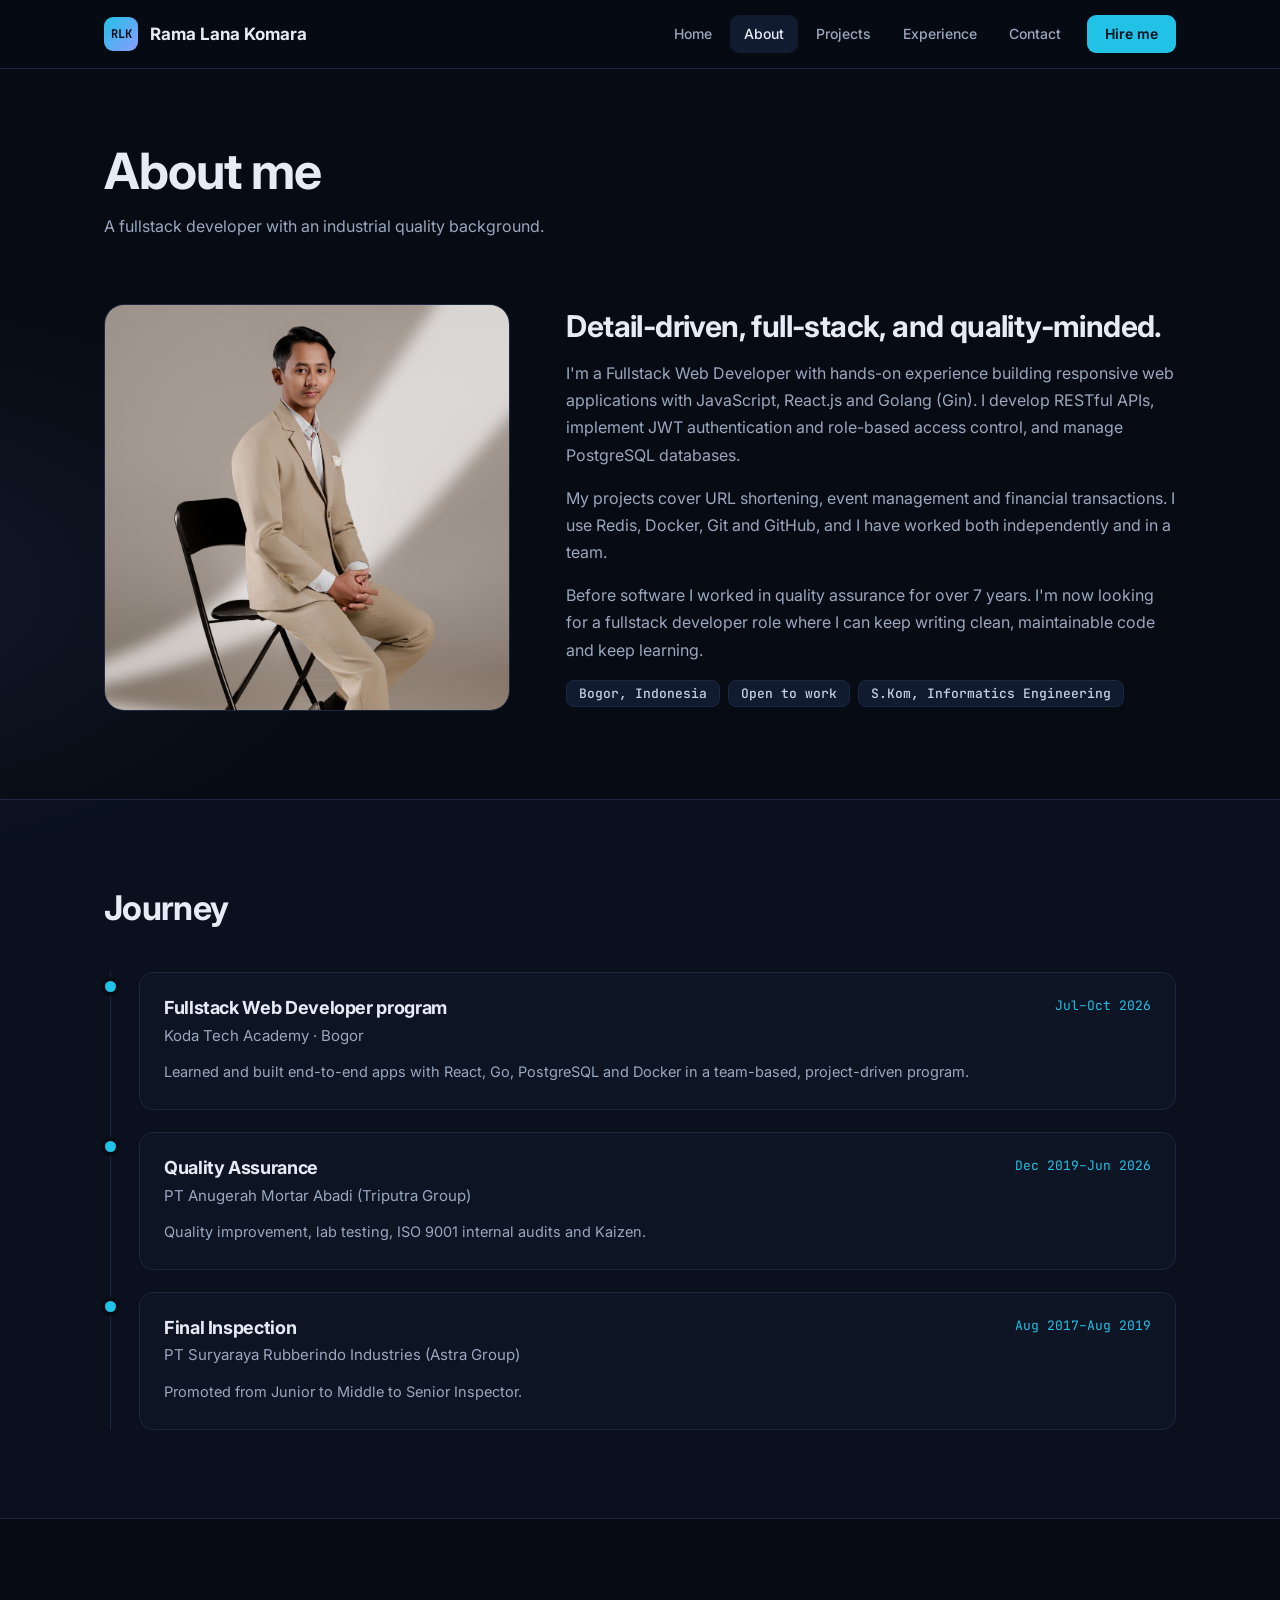
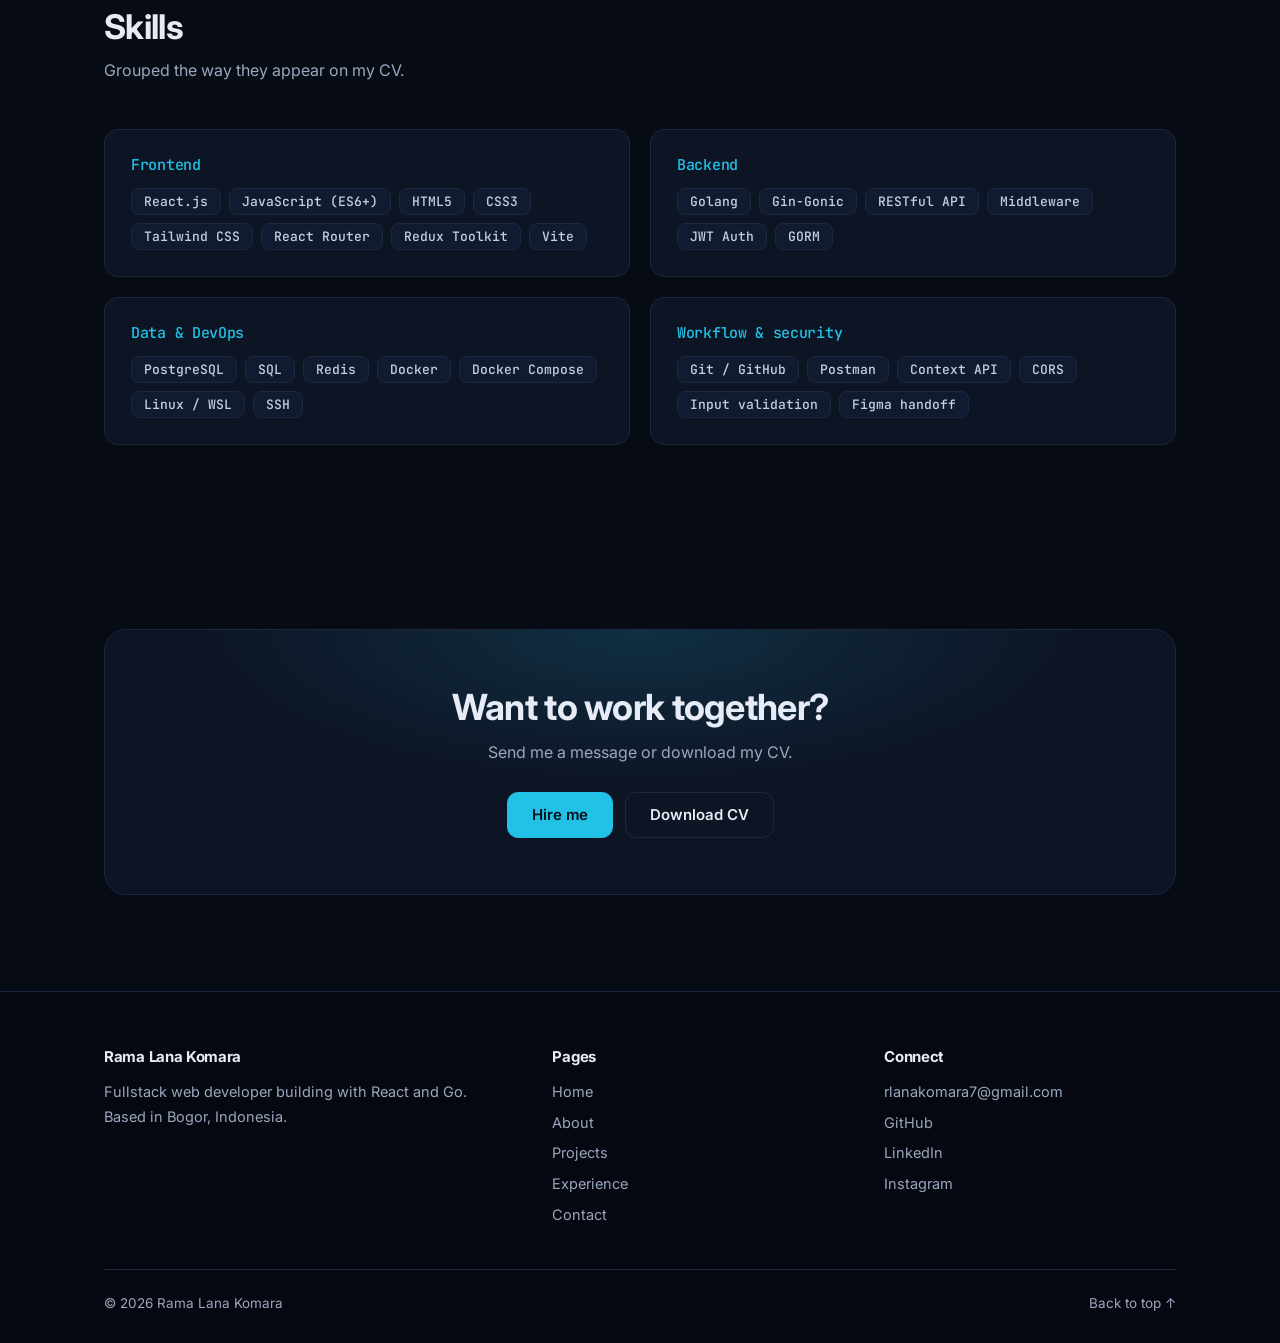
==== about.html @ b0b7e95e "Portfolio Updated" ====
<!doctype html>
<html lang="en">
  <head>
    <meta charset="UTF-8" />
    <meta name="viewport" content="width=device-width, initial-scale=1" />
    <meta name="format-detection" content="telephone=no" />
    <meta
      name="description"
      content="About Rama Lana Komara, Fullstack Web Developer from Bogor, Indonesia."
    />
    <meta name="theme-color" content="#070b14" />
    <title>About | Rama Lana Komara</title>
    <link rel="preconnect" href="https://fonts.googleapis.com" />
    <link rel="preconnect" href="https://fonts.gstatic.com" crossorigin />
    <link
      href="https://fonts.googleapis.com/css2?family=Inter:wght@400;500;600;700&family=JetBrains+Mono:wght@400;500;700&display=swap"
      rel="stylesheet"
    />
    <link rel="stylesheet" href="styles.css" />
  </head>
  <body>
    <header>
      <div class="wrap bar">
        <a class="logo" href="index.html" aria-label="Rama Lana Komara, home"
          ><b>RLK</b>Rama Lana Komara</a
        >
        <button class="burger" aria-label="Toggle menu" aria-expanded="false">
          <span></span><span></span><span></span>
        </button>
        <nav aria-label="Main">
          <ul>
            <li><a href="index.html">Home</a></li>
            <li><a href="about.html" aria-current="page">About</a></li>
            <li><a href="project.html">Projects</a></li>
            <li><a href="experience.html">Experience</a></li>
            <li><a href="contact.html">Contact</a></li>
            <li><a href="contact.html?type=hire">Hire me</a></li>
          </ul>
        </nav>
      </div>
    </header>
    <main>
      <section class="ph">
        <div class="wrap">
          <h1>About me</h1>
          <p>A fullstack developer with an industrial quality background.</p>
        </div>
      </section>
      <section style="padding-top: 24px">
        <div class="wrap about">
          <img
            src="assets/SON_9681web.JPG"
            alt="Portrait of Rama Lana Komara"
          />
          <div>
            <h2 style="font-size: 30px; margin-bottom: 16px">
              Detail-driven, full-stack, and quality-minded.
            </h2>
            <p>
              I'm a Fullstack Web Developer with hands-on experience building
              responsive web applications with JavaScript, React.js and Golang
              (Gin). I develop RESTful APIs, implement JWT authentication and
              role-based access control, and manage PostgreSQL databases.
            </p>
            <p>
              My projects cover URL shortening, event management and financial
              transactions. I use Redis, Docker, Git and GitHub, and I have
              worked both independently and in a team.
            </p>
            <p>
              Before software I worked in quality assurance for over 7 years.
              I'm now looking for a fullstack developer role where I can keep
              writing clean, maintainable code and keep learning.
            </p>
            <ul class="tags">
              <li>Bogor, Indonesia</li>
              <li>Open to work</li>
              <li>S.Kom, Informatics Engineering</li>
            </ul>
          </div>
        </div>
      </section>
      <section class="alt">
        <div class="wrap">
          <div class="head"><h2>Journey</h2></div>
          <div class="tl">
            <div class="tli">
              <div class="card">
                <div class="tlh">
                  <h3>Fullstack Web Developer program</h3>
                  <span class="date">Jul–Oct 2026</span>
                </div>
                <p class="org">Koda Tech Academy · Bogor</p>
                <p class="muted" style="font-size: 14.5px">
                  Learned and built end-to-end apps with React, Go, PostgreSQL
                  and Docker in a team-based, project-driven program.
                </p>
              </div>
            </div>
            <div class="tli">
              <div class="card">
                <div class="tlh">
                  <h3>Quality Assurance</h3>
                  <span class="date">Dec 2019–Jun 2026</span>
                </div>
                <p class="org">PT Anugerah Mortar Abadi (Triputra Group)</p>
                <p class="muted" style="font-size: 14.5px">
                  Quality improvement, lab testing, ISO 9001 internal audits and
                  Kaizen.
                </p>
              </div>
            </div>
            <div class="tli">
              <div class="card">
                <div class="tlh">
                  <h3>Final Inspection</h3>
                  <span class="date">Aug 2017–Aug 2019</span>
                </div>
                <p class="org">
                  PT Suryaraya Rubberindo Industries (Astra Group)
                </p>
                <p class="muted" style="font-size: 14.5px">
                  Promoted from Junior to Middle to Senior Inspector.
                </p>
              </div>
            </div>
          </div>
        </div>
      </section>
      <section>
        <div class="wrap">
          <div class="head">
            <h2>Skills</h2>
            <p>Grouped the way they appear on my CV.</p>
          </div>
          <div class="grid g2">
            <div class="card skill">
              <h3>Frontend</h3>
              <ul class="tags">
                <li>React.js</li>
                <li>JavaScript (ES6+)</li>
                <li>HTML5</li>
                <li>CSS3</li>
                <li>Tailwind CSS</li>
                <li>React Router</li>
                <li>Redux Toolkit</li>
                <li>Vite</li>
              </ul>
            </div>
            <div class="card skill">
              <h3>Backend</h3>
              <ul class="tags">
                <li>Golang</li>
                <li>Gin-Gonic</li>
                <li>RESTful API</li>
                <li>Middleware</li>
                <li>JWT Auth</li>
                <li>GORM</li>
              </ul>
            </div>
            <div class="card skill">
              <h3>Data & DevOps</h3>
              <ul class="tags">
                <li>PostgreSQL</li>
                <li>SQL</li>
                <li>Redis</li>
                <li>Docker</li>
                <li>Docker Compose</li>
                <li>Linux / WSL</li>
                <li>SSH</li>
              </ul>
            </div>
            <div class="card skill">
              <h3>Workflow & security</h3>
              <ul class="tags">
                <li>Git / GitHub</li>
                <li>Postman</li>
                <li>Context API</li>
                <li>CORS</li>
                <li>Input validation</li>
                <li>Figma handoff</li>
              </ul>
            </div>
          </div>
        </div>
      </section>
      <section class="cta">
        <div class="wrap">
          <div class="box">
            <h2>Want to work together?</h2>
            <p>Send me a message or download my CV.</p>
            <div class="row">
              <a class="btn primary" href="contact.html?type=hire">Hire me</a
              ><a class="btn" href="assets/CV_RamaLanaKomara.pdf" download
                >Download CV</a
              >
            </div>
          </div>
        </div>
      </section>
    </main>
    <footer>
      <div class="wrap">
        <div class="fgrid">
          <div>
            <h3>Rama Lana Komara</h3>
            <p>
              Fullstack web developer building with React and Go. Based in
              Bogor, Indonesia.
            </p>
          </div>
          <div>
            <h3>Pages</h3>
            <ul>
              <li><a href="index.html">Home</a></li>
              <li><a href="about.html">About</a></li>
              <li><a href="project.html">Projects</a></li>
              <li><a href="experience.html">Experience</a></li>
              <li><a href="contact.html">Contact</a></li>
            </ul>
          </div>
          <div>
            <h3>Connect</h3>
            <ul>
              <li>
                <a href="mailto:rlanakomara7@gmail.com"
                  >rlanakomara7@gmail.com</a
                >
              </li>
              <li>
                <a
                  href="https://github.com/rlanakomara7"
                  target="_blank"
                  rel="noopener"
                  >GitHub</a
                >
              </li>
              <li>
                <a
                  href="https://www.linkedin.com/in/rama-lana-komara/"
                  target="_blank"
                  rel="noopener"
                  >LinkedIn</a
                >
              </li>
              <li>
                <a
                  href="https://www.instagram.com/ramalana.k/"
                  target="_blank"
                  rel="noopener"
                  >Instagram</a
                >
              </li>
            </ul>
          </div>
        </div>
        <div class="copy">
          <span>&copy; 2026 Rama Lana Komara</span
          ><a href="#top">Back to top ↑</a>
        </div>
      </div>
    </footer>
    <script src="script.js"></script>
  </body>
</html>
---- styles.css ----
:root{--bg:#070b14;--surface:#0d1424;--surface2:#111b30;--line:#1c2740;--text:#e6ebf5;--muted:#9aa7bd;--accent:#22c1e6;--accent2:#8b9bff;--amber:#fbbf24;--ok:#34d399;--r:14px;--mono:"JetBrains Mono",ui-monospace,Menlo,Consolas,monospace}
*{margin:0;padding:0;box-sizing:border-box}
html{scroll-behavior:smooth}
body{font-family:"Inter",system-ui,sans-serif;background:var(--bg);color:var(--text);line-height:1.7;overflow-x:hidden;background-image:radial-gradient(60rem 30rem at 85% -10%,rgba(34,193,230,.12),transparent 60%),radial-gradient(50rem 30rem at -10% 20%,rgba(139,155,255,.09),transparent 60%)}
a{color:inherit;text-decoration:none}
ul{list-style:none}
:focus-visible{outline:2px solid var(--accent);outline-offset:3px;border-radius:6px}
.wrap{max-width:1120px;margin:0 auto;padding:0 24px}
section{padding:88px 0}
.alt{background:rgba(13,20,36,.6);border-block:1px solid var(--line)}
h1,h2,h3{line-height:1.2;letter-spacing:-.02em}
.head{max-width:640px;margin-bottom:44px}
.head h2{font-size:clamp(26px,3.4vw,34px);margin-bottom:10px}
.head p,.muted{color:var(--muted)}
.mono{font-family:var(--mono)}
/* header */
header{position:sticky;top:0;z-index:50;background:rgba(7,11,20,.82);backdrop-filter:blur(14px);border-bottom:1px solid var(--line)}
.bar{height:68px;display:flex;align-items:center;justify-content:space-between;gap:24px}
.logo{display:flex;align-items:center;gap:12px;font-weight:700;font-size:17px;line-height:1}
.logo b{display:grid;place-items:center;width:34px;height:34px;border-radius:9px;background:linear-gradient(135deg,var(--accent),var(--accent2));color:#04101c;font:700 12px var(--mono)}
nav ul{display:flex;align-items:center;gap:4px}
nav a{display:flex;align-items:center;height:38px;padding:0 14px;border-radius:9px;font-size:14px;font-weight:500;color:var(--muted);transition:.2s}
nav a:hover{color:var(--text);background:var(--surface2)}
nav a[aria-current]{color:var(--text);background:var(--surface2)}
nav li:last-child{margin-left:8px}
nav li:last-child a{background:var(--accent);color:#04101c;font-weight:600;padding:0 18px}
nav li:last-child a:hover{background:#5fd6f0}
.burger{display:none;width:40px;height:40px;border:1px solid var(--line);border-radius:10px;background:var(--surface);cursor:pointer;flex-direction:column;justify-content:center;align-items:center;gap:5px}
.burger span{width:18px;height:2px;background:var(--text);border-radius:2px;transition:.25s}
.burger[aria-expanded=true] span:nth-child(1){transform:translateY(7px) rotate(45deg)}
.burger[aria-expanded=true] span:nth-child(2){opacity:0}
.burger[aria-expanded=true] span:nth-child(3){transform:translateY(-7px) rotate(-45deg)}
/* buttons */
.btn{display:inline-flex;align-items:center;justify-content:center;gap:8px;height:46px;padding:0 24px;border-radius:11px;font-weight:600;font-size:15px;border:1px solid var(--line);background:var(--surface);cursor:pointer;transition:.2s;font-family:inherit;color:var(--text)}
.btn:hover{border-color:var(--accent);transform:translateY(-1px)}
.btn.primary{background:var(--accent);color:#04101c;border-color:var(--accent)}
.btn.primary:hover{background:#5fd6f0}
.row{display:flex;flex-wrap:wrap;gap:12px}
/* hero */
.hero{padding:72px 0 80px}
.hero .wrap{display:grid;grid-template-columns:1.1fr .9fr;gap:56px;align-items:center}
.pill{display:inline-flex;align-items:center;gap:10px;padding:6px 14px;border:1px solid var(--line);border-radius:99px;background:var(--surface);font-size:13px;color:var(--muted);margin-bottom:22px}
.dot{width:8px;height:8px;border-radius:50%;background:var(--ok);box-shadow:0 0 0 4px rgba(52,211,153,.18)}
.hero h1{font-size:clamp(38px,5.4vw,60px);margin-bottom:14px}
.grad{background:linear-gradient(100deg,var(--accent),var(--accent2));-webkit-background-clip:text;background-clip:text;color:transparent}
.role{font-size:19px;color:var(--text);font-weight:500;margin-bottom:14px}
.hero .lead{color:var(--muted);max-width:540px;margin-bottom:30px}
.stats{display:flex;gap:36px;margin-top:38px;padding-top:26px;border-top:1px solid var(--line)}
.stats b{display:block;font-size:26px;line-height:1.2}
.stats span{font-size:13px;color:var(--muted)}
.term{background:#050810;border:1px solid var(--line);border-radius:16px;box-shadow:0 30px 80px -30px rgba(34,193,230,.35);overflow:hidden}
.term-top{display:flex;align-items:center;gap:8px;padding:12px 16px;border-bottom:1px solid var(--line);background:var(--surface)}
.term-top i{width:11px;height:11px;border-radius:50%;background:#2a3550}
.term-top span{margin-left:8px;font:12px var(--mono);color:var(--muted)}
.term-id{display:flex;align-items:center;gap:14px;padding:18px 20px 4px}
.term-id img{width:64px;height:64px;border-radius:50%;object-fit:cover;object-position:50% 50%;border:2px solid var(--accent)}
.term-id b{display:block;line-height:1.3}
.term-id span{font-size:13px;color:var(--muted)}
pre.code{padding:14px 20px 22px;font:13px/1.85 var(--mono);color:#c6d0e4;overflow-x:auto}
.k{color:#c792ea}.t{color:var(--accent)}.s{color:#a5e075}.c{color:#5b6b8c}
.cur{display:inline-block;width:8px;height:15px;background:var(--accent);vertical-align:-2px;animation:blink 1.1s steps(1) infinite}
@keyframes blink{50%{opacity:0}}
/* cards & grids */
.grid{display:grid;gap:20px}
.g3{grid-template-columns:repeat(3,1fr)}.g2{grid-template-columns:repeat(2,1fr)}
.card{background:var(--surface);border:1px solid var(--line);border-radius:var(--r);padding:26px}
.card h3{font-size:18px;margin-bottom:8px}
.card p{color:var(--muted);font-size:15px}
.tags{display:flex;flex-wrap:wrap;gap:8px}
.tags li{padding:4px 12px;border:1px solid var(--line);border-radius:8px;background:var(--surface2);font:500 13px var(--mono);color:#c6d0e4}
.skill h3{font-size:15px;color:var(--accent);margin-bottom:14px;font-family:var(--mono);font-weight:500}
/* projects */
.filters{display:flex;flex-wrap:wrap;gap:8px;margin-bottom:28px}
.filter{height:40px;padding:0 18px;border-radius:99px;border:1px solid var(--line);background:var(--surface);color:var(--muted);font:500 14px "Inter",sans-serif;cursor:pointer;transition:.2s}
.filter:hover{color:var(--text);border-color:var(--accent)}
.filter[aria-pressed=true]{background:var(--accent);color:#04101c;border-color:var(--accent);font-weight:600}
.filter small{opacity:.7;margin-left:6px}
.proj{display:flex;flex-direction:column;background:var(--surface);border:1px solid var(--line);border-radius:var(--r);overflow:hidden;transition:.2s}
.proj:hover{border-color:#2b3b5e}
.proj[hidden]{display:none}
.cover{height:190px;padding:18px;display:flex;flex-direction:column;justify-content:center;gap:8px;font:12.5px/1.6 var(--mono);color:#c6d0e4;border-bottom:1px solid var(--line);background:linear-gradient(135deg,#0a1226,#0d1b36)}
.cover.c2{background:linear-gradient(135deg,#0a1a24,#0c2a33)}.cover.c3{background:linear-gradient(135deg,#140f2a,#1b1840)}.cover.c4{background:linear-gradient(135deg,#1a1220,#2a1530)}
.chips{display:flex;flex-wrap:wrap;gap:8px}
.chip{padding:3px 10px;border-radius:7px;background:rgba(255,255,255,.07);border:1px solid rgba(255,255,255,.1)}
.posters{display:grid;grid-template-columns:repeat(5,1fr);gap:7px}
.posters i{aspect-ratio:2/3;border-radius:5px;background:linear-gradient(160deg,#ff8a65,#8b5cf6);opacity:.85}
.posters i:nth-child(2n){background:linear-gradient(160deg,#22c1e6,#4f46e5)}.posters i:nth-child(3n){background:linear-gradient(160deg,#fbbf24,#ef4444)}
.pbody{padding:24px;display:flex;flex-direction:column;gap:14px;flex:1}
.ptop{display:flex;justify-content:space-between;align-items:start;gap:12px}
.ptop h3{font-size:21px}
.badge{flex:none;padding:3px 11px;border-radius:99px;font-size:12px;font-weight:600;background:rgba(34,193,230,.12);color:var(--accent);border:1px solid rgba(34,193,230,.3)}
.badge.fe{background:rgba(251,191,36,.1);color:var(--amber);border-color:rgba(251,191,36,.3)}
.pbody>p{color:var(--muted);font-size:15px}
details{border-top:1px solid var(--line);padding-top:12px}
summary{cursor:pointer;font-size:14px;font-weight:600;color:var(--accent);list-style:none}
summary::-webkit-details-marker{display:none}
summary::after{content:" +"}details[open] summary::after{content:" −"}
details ul{margin:12px 0 0 18px;list-style:disc;color:var(--muted);font-size:14px;display:grid;gap:6px}
.pfoot{margin-top:auto;display:flex;gap:10px;padding-top:6px}
.pfoot .btn{height:38px;padding:0 16px;font-size:14px}
.more{margin-top:32px;text-align:center}
/* page header */
.ph{padding:72px 0 40px}
.ph h1{font-size:clamp(34px,5vw,50px);margin-bottom:12px}
.ph p{color:var(--muted);max-width:620px}
/* timeline */
.tl{border-left:1px solid var(--line);margin-left:6px;display:grid;gap:22px}
.tli{position:relative;padding-left:28px}
.tli::before{content:"";position:absolute;left:-6px;top:9px;width:11px;height:11px;border-radius:50%;background:var(--accent);box-shadow:0 0 0 4px var(--bg)}
.tli .card{padding:24px}
.tlh{display:flex;justify-content:space-between;flex-wrap:wrap;gap:4px 16px;margin-bottom:4px}
.tlh h3{margin:0}
.date{font:13px var(--mono);color:var(--accent)}
.org{color:var(--muted);font-size:14px;margin-bottom:12px}
.card ul.bul{list-style:disc;margin-left:18px;display:grid;gap:6px;color:var(--muted);font-size:14.5px}
.award{border-color:rgba(251,191,36,.35);background:linear-gradient(135deg,rgba(251,191,36,.08),var(--surface))}
.award .date{color:var(--amber)}
/* about */
.about{display:grid;grid-template-columns:.8fr 1.2fr;gap:56px;align-items:center}
.about img{width:100%;aspect-ratio:1;object-fit:cover;object-position:50% 20%;border-radius:20px;border:1px solid var(--line)}
.about p{color:var(--muted);margin-bottom:16px}
/* cta */
.cta{text-align:center;padding:96px 0}
.cta .box{padding:56px 24px;border:1px solid var(--line);border-radius:22px;background:radial-gradient(40rem 14rem at 50% 0,rgba(34,193,230,.16),transparent 70%),var(--surface)}
.cta h2{font-size:clamp(26px,3.6vw,36px);margin-bottom:10px}
.cta p{color:var(--muted);max-width:520px;margin:0 auto 26px}
.cta .row{justify-content:center}
/* contact */
.clayout{display:grid;grid-template-columns:1.3fr .7fr;gap:28px;align-items:start}
form{display:grid;gap:18px}
.two{display:grid;grid-template-columns:1fr 1fr;gap:18px}
label{display:grid;gap:7px;font-size:14px;font-weight:500}
label em{color:var(--accent);font-style:normal}
input,select,textarea{width:100%;padding:12px 14px;border-radius:10px;border:1px solid var(--line);background:var(--bg);color:var(--text);font:15px "Inter",sans-serif;transition:.2s}
input:focus,select:focus,textarea:focus{outline:none;border-color:var(--accent);box-shadow:0 0 0 3px rgba(34,193,230,.2)}
textarea{min-height:140px;resize:vertical}
.hp{position:absolute;left:-9999px}
.status{padding:12px 16px;border-radius:10px;font-size:14px;border:1px solid var(--line)}
.status[hidden]{display:none}.status.ok{border-color:rgba(52,211,153,.5);background:rgba(52,211,153,.08);color:#a7f3d0}.status.err{border-color:rgba(251,113,133,.5);background:rgba(251,113,133,.08);color:#fecdd3}
.side{display:grid;gap:20px}
.side h3{margin-bottom:14px}
.info{display:grid;gap:14px;font-size:14.5px}
.info small{display:block;color:var(--muted);font-size:12.5px}
.info a{color:var(--accent)}
.hire li{display:flex;gap:10px;color:var(--muted);font-size:14.5px;margin-bottom:10px}
.hire li::before{content:"✓";color:var(--ok);font-weight:700}
/* footer */
footer{border-top:1px solid var(--line);padding:56px 0 28px;background:#050810}
.fgrid{display:grid;grid-template-columns:1.4fr 1fr 1fr;gap:40px;margin-bottom:36px}
footer h3{font-size:15px;margin-bottom:14px}
footer p,footer li{color:var(--muted);font-size:14.5px}
footer li{margin-bottom:6px}
footer a:hover{color:var(--accent)}
.copy{display:flex;justify-content:space-between;gap:12px;flex-wrap:wrap;padding-top:22px;border-top:1px solid var(--line);font-size:13.5px;color:var(--muted)}
@media(max-width:900px){
.hero .wrap,.about,.clayout{grid-template-columns:1fr}
.g3{grid-template-columns:1fr 1fr}.fgrid{grid-template-columns:1fr 1fr}
.burger{display:flex}
nav{position:absolute;top:68px;left:0;right:0;background:var(--bg);border-bottom:1px solid var(--line);display:none;padding:12px 24px 20px}
nav.open{display:block}
nav ul{flex-direction:column;align-items:stretch}
nav li:last-child{margin:8px 0 0}nav li:last-child a{justify-content:center}
}
@media(max-width:640px){
section{padding:64px 0}
.g3,.g2,.two,.fgrid{grid-template-columns:1fr}
.stats{gap:22px}.cover{height:170px}
}
@media(prefers-reduced-motion:reduce){*{animation:none!important;transition:none!important}html{scroll-behavior:auto}}

.cover{height:auto;padding:0;display:block;aspect-ratio:1200/627;background:none}.cover img{width:100%;height:100%;object-fit:cover;display:block}
.pfoot{flex-wrap:wrap}
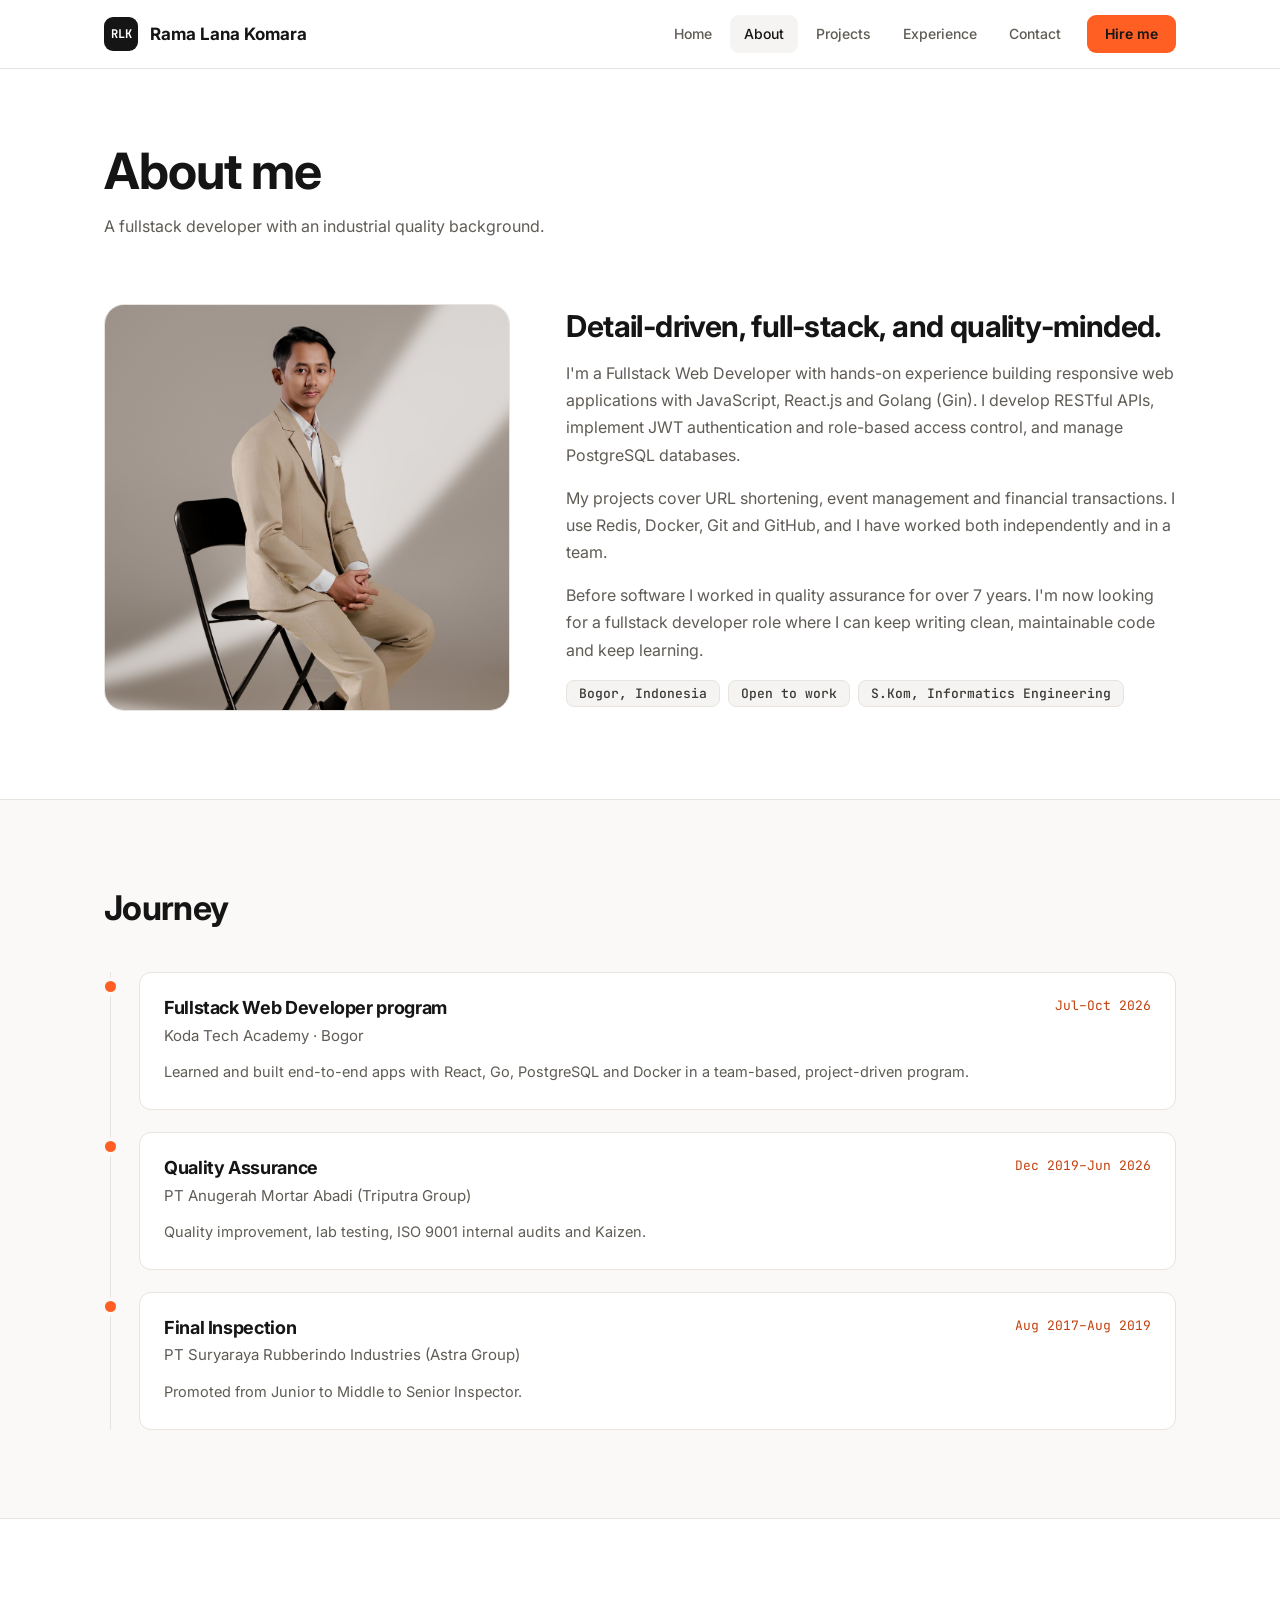
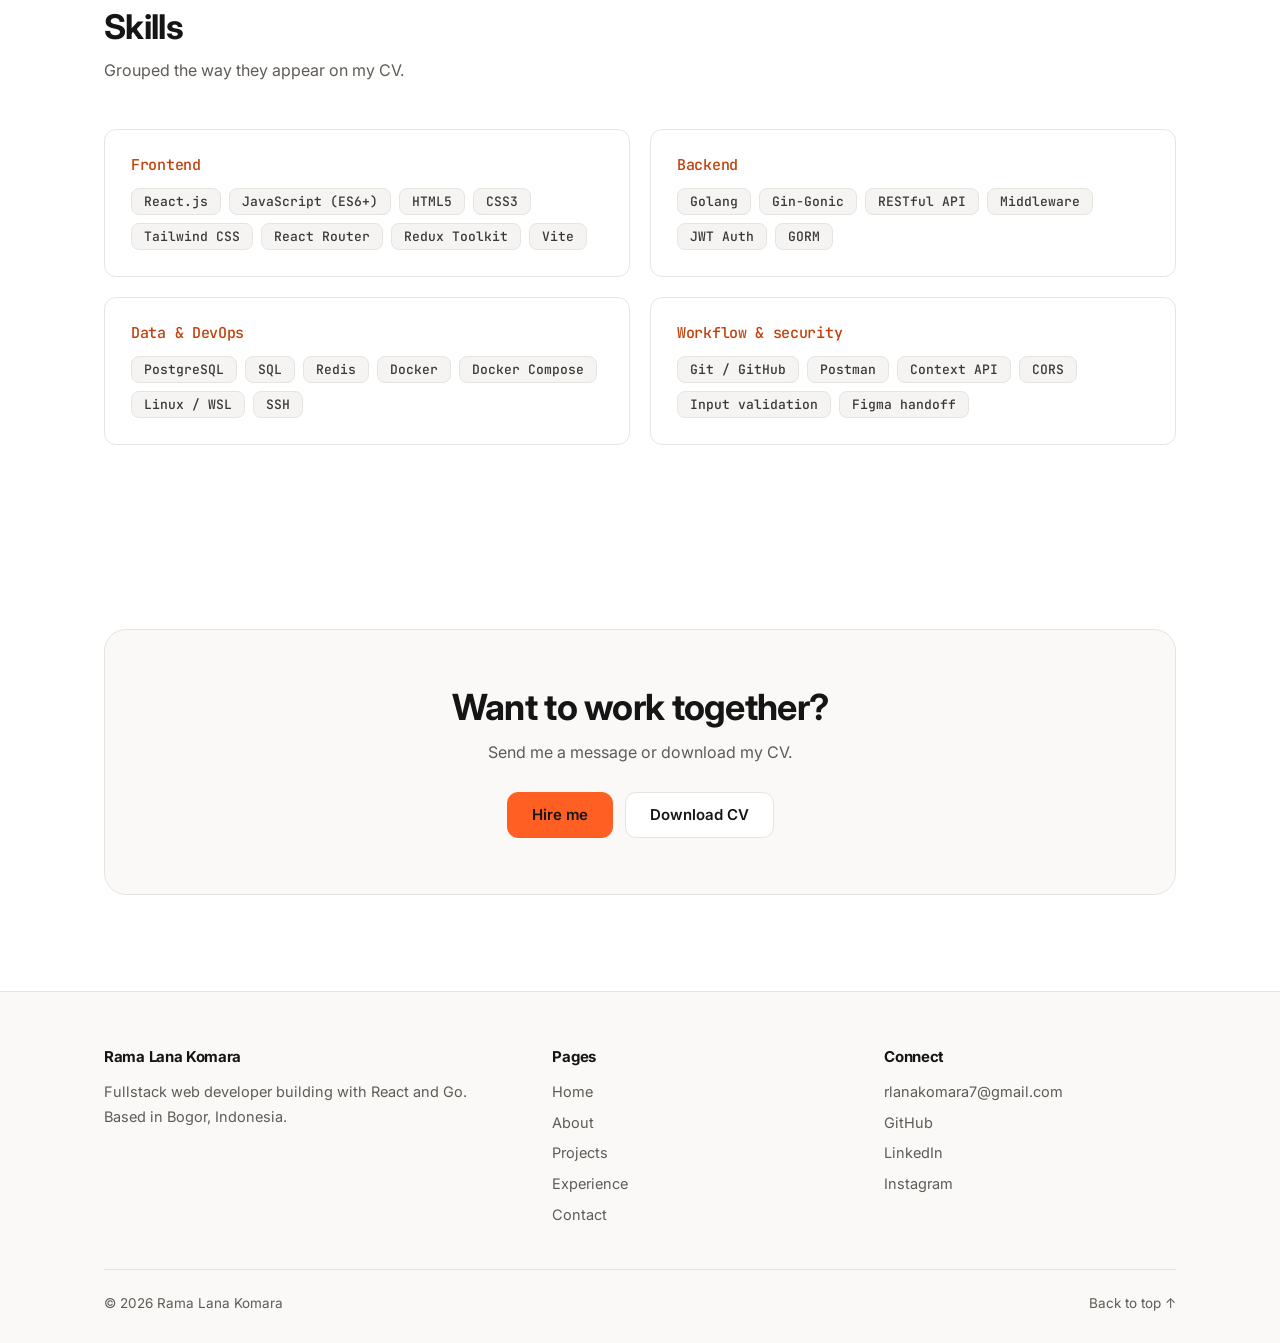
==== commit d4c1d47a: "Apply ligth theme" ====
--- a/about.html
+++ b/about.html
@@ -8,7 +8,7 @@
       name="description"
       content="About Rama Lana Komara, Fullstack Web Developer from Bogor, Indonesia."
     />
-    <meta name="theme-color" content="#070b14" />
+    <meta name="theme-color" content="#ffffff" />
     <title>About | Rama Lana Komara</title>
     <link rel="preconnect" href="https://fonts.googleapis.com" />
     <link rel="preconnect" href="https://fonts.gstatic.com" crossorigin />
--- a/styles.css
+++ b/styles.css
@@ -1,172 +1,1097 @@
-:root{--bg:#070b14;--surface:#0d1424;--surface2:#111b30;--line:#1c2740;--text:#e6ebf5;--muted:#9aa7bd;--accent:#22c1e6;--accent2:#8b9bff;--amber:#fbbf24;--ok:#34d399;--r:14px;--mono:"JetBrains Mono",ui-monospace,Menlo,Consolas,monospace}
-*{margin:0;padding:0;box-sizing:border-box}
-html{scroll-behavior:smooth}
-body{font-family:"Inter",system-ui,sans-serif;background:var(--bg);color:var(--text);line-height:1.7;overflow-x:hidden;background-image:radial-gradient(60rem 30rem at 85% -10%,rgba(34,193,230,.12),transparent 60%),radial-gradient(50rem 30rem at -10% 20%,rgba(139,155,255,.09),transparent 60%)}
-a{color:inherit;text-decoration:none}
-ul{list-style:none}
-:focus-visible{outline:2px solid var(--accent);outline-offset:3px;border-radius:6px}
-.wrap{max-width:1120px;margin:0 auto;padding:0 24px}
-section{padding:88px 0}
-.alt{background:rgba(13,20,36,.6);border-block:1px solid var(--line)}
-h1,h2,h3{line-height:1.2;letter-spacing:-.02em}
-.head{max-width:640px;margin-bottom:44px}
-.head h2{font-size:clamp(26px,3.4vw,34px);margin-bottom:10px}
-.head p,.muted{color:var(--muted)}
-.mono{font-family:var(--mono)}
+:root {
+  --bg: #070b14;
+  --surface: #0d1424;
+  --surface2: #111b30;
+  --line: #1c2740;
+  --text: #e6ebf5;
+  --muted: #9aa7bd;
+  --accent: #22c1e6;
+  --accent2: #8b9bff;
+  --amber: #fbbf24;
+  --ok: #34d399;
+  --r: 14px;
+  --mono: "JetBrains Mono", ui-monospace, Menlo, Consolas, monospace;
+}
+* {
+  margin: 0;
+  padding: 0;
+  box-sizing: border-box;
+}
+html {
+  scroll-behavior: smooth;
+}
+body {
+  font-family: "Inter", system-ui, sans-serif;
+  background: var(--bg);
+  color: var(--text);
+  line-height: 1.7;
+  overflow-x: hidden;
+  background-image:
+    radial-gradient(
+      60rem 30rem at 85% -10%,
+      rgba(34, 193, 230, 0.12),
+      transparent 60%
+    ),
+    radial-gradient(
+      50rem 30rem at -10% 20%,
+      rgba(139, 155, 255, 0.09),
+      transparent 60%
+    );
+}
+a {
+  color: inherit;
+  text-decoration: none;
+}
+ul {
+  list-style: none;
+}
+:focus-visible {
+  outline: 2px solid var(--accent);
+  outline-offset: 3px;
+  border-radius: 6px;
+}
+.wrap {
+  max-width: 1120px;
+  margin: 0 auto;
+  padding: 0 24px;
+}
+section {
+  padding: 88px 0;
+}
+.alt {
+  background: rgba(13, 20, 36, 0.6);
+  border-block: 1px solid var(--line);
+}
+h1,
+h2,
+h3 {
+  line-height: 1.2;
+  letter-spacing: -0.02em;
+}
+.head {
+  max-width: 640px;
+  margin-bottom: 44px;
+}
+.head h2 {
+  font-size: clamp(26px, 3.4vw, 34px);
+  margin-bottom: 10px;
+}
+.head p,
+.muted {
+  color: var(--muted);
+}
+.mono {
+  font-family: var(--mono);
+}
 /* header */
-header{position:sticky;top:0;z-index:50;background:rgba(7,11,20,.82);backdrop-filter:blur(14px);border-bottom:1px solid var(--line)}
-.bar{height:68px;display:flex;align-items:center;justify-content:space-between;gap:24px}
-.logo{display:flex;align-items:center;gap:12px;font-weight:700;font-size:17px;line-height:1}
-.logo b{display:grid;place-items:center;width:34px;height:34px;border-radius:9px;background:linear-gradient(135deg,var(--accent),var(--accent2));color:#04101c;font:700 12px var(--mono)}
-nav ul{display:flex;align-items:center;gap:4px}
-nav a{display:flex;align-items:center;height:38px;padding:0 14px;border-radius:9px;font-size:14px;font-weight:500;color:var(--muted);transition:.2s}
-nav a:hover{color:var(--text);background:var(--surface2)}
-nav a[aria-current]{color:var(--text);background:var(--surface2)}
-nav li:last-child{margin-left:8px}
-nav li:last-child a{background:var(--accent);color:#04101c;font-weight:600;padding:0 18px}
-nav li:last-child a:hover{background:#5fd6f0}
-.burger{display:none;width:40px;height:40px;border:1px solid var(--line);border-radius:10px;background:var(--surface);cursor:pointer;flex-direction:column;justify-content:center;align-items:center;gap:5px}
-.burger span{width:18px;height:2px;background:var(--text);border-radius:2px;transition:.25s}
-.burger[aria-expanded=true] span:nth-child(1){transform:translateY(7px) rotate(45deg)}
-.burger[aria-expanded=true] span:nth-child(2){opacity:0}
-.burger[aria-expanded=true] span:nth-child(3){transform:translateY(-7px) rotate(-45deg)}
+header {
+  position: sticky;
+  top: 0;
+  z-index: 50;
+  background: rgba(7, 11, 20, 0.82);
+  backdrop-filter: blur(14px);
+  border-bottom: 1px solid var(--line);
+}
+.bar {
+  height: 68px;
+  display: flex;
+  align-items: center;
+  justify-content: space-between;
+  gap: 24px;
+}
+.logo {
+  display: flex;
+  align-items: center;
+  gap: 12px;
+  font-weight: 700;
+  font-size: 17px;
+  line-height: 1;
+}
+.logo b {
+  display: grid;
+  place-items: center;
+  width: 34px;
+  height: 34px;
+  border-radius: 9px;
+  background: linear-gradient(135deg, var(--accent), var(--accent2));
+  color: #04101c;
+  font: 700 12px var(--mono);
+}
+nav ul {
+  display: flex;
+  align-items: center;
+  gap: 4px;
+}
+nav a {
+  display: flex;
+  align-items: center;
+  height: 38px;
+  padding: 0 14px;
+  border-radius: 9px;
+  font-size: 14px;
+  font-weight: 500;
+  color: var(--muted);
+  transition: 0.2s;
+}
+nav a:hover {
+  color: var(--text);
+  background: var(--surface2);
+}
+nav a[aria-current] {
+  color: var(--text);
+  background: var(--surface2);
+}
+nav li:last-child {
+  margin-left: 8px;
+}
+nav li:last-child a {
+  background: var(--accent);
+  color: #04101c;
+  font-weight: 600;
+  padding: 0 18px;
+}
+nav li:last-child a:hover {
+  background: #5fd6f0;
+}
+.burger {
+  display: none;
+  width: 40px;
+  height: 40px;
+  border: 1px solid var(--line);
+  border-radius: 10px;
+  background: var(--surface);
+  cursor: pointer;
+  flex-direction: column;
+  justify-content: center;
+  align-items: center;
+  gap: 5px;
+}
+.burger span {
+  width: 18px;
+  height: 2px;
+  background: var(--text);
+  border-radius: 2px;
+  transition: 0.25s;
+}
+.burger[aria-expanded="true"] span:nth-child(1) {
+  transform: translateY(7px) rotate(45deg);
+}
+.burger[aria-expanded="true"] span:nth-child(2) {
+  opacity: 0;
+}
+.burger[aria-expanded="true"] span:nth-child(3) {
+  transform: translateY(-7px) rotate(-45deg);
+}
 /* buttons */
-.btn{display:inline-flex;align-items:center;justify-content:center;gap:8px;height:46px;padding:0 24px;border-radius:11px;font-weight:600;font-size:15px;border:1px solid var(--line);background:var(--surface);cursor:pointer;transition:.2s;font-family:inherit;color:var(--text)}
-.btn:hover{border-color:var(--accent);transform:translateY(-1px)}
-.btn.primary{background:var(--accent);color:#04101c;border-color:var(--accent)}
-.btn.primary:hover{background:#5fd6f0}
-.row{display:flex;flex-wrap:wrap;gap:12px}
+.btn {
+  display: inline-flex;
+  align-items: center;
+  justify-content: center;
+  gap: 8px;
+  height: 46px;
+  padding: 0 24px;
+  border-radius: 11px;
+  font-weight: 600;
+  font-size: 15px;
+  border: 1px solid var(--line);
+  background: var(--surface);
+  cursor: pointer;
+  transition: 0.2s;
+  font-family: inherit;
+  color: var(--text);
+}
+.btn:hover {
+  border-color: var(--accent);
+  transform: translateY(-1px);
+}
+.btn.primary {
+  background: var(--accent);
+  color: #04101c;
+  border-color: var(--accent);
+}
+.btn.primary:hover {
+  background: #5fd6f0;
+}
+.row {
+  display: flex;
+  flex-wrap: wrap;
+  gap: 12px;
+}
 /* hero */
-.hero{padding:72px 0 80px}
-.hero .wrap{display:grid;grid-template-columns:1.1fr .9fr;gap:56px;align-items:center}
-.pill{display:inline-flex;align-items:center;gap:10px;padding:6px 14px;border:1px solid var(--line);border-radius:99px;background:var(--surface);font-size:13px;color:var(--muted);margin-bottom:22px}
-.dot{width:8px;height:8px;border-radius:50%;background:var(--ok);box-shadow:0 0 0 4px rgba(52,211,153,.18)}
-.hero h1{font-size:clamp(38px,5.4vw,60px);margin-bottom:14px}
-.grad{background:linear-gradient(100deg,var(--accent),var(--accent2));-webkit-background-clip:text;background-clip:text;color:transparent}
-.role{font-size:19px;color:var(--text);font-weight:500;margin-bottom:14px}
-.hero .lead{color:var(--muted);max-width:540px;margin-bottom:30px}
-.stats{display:flex;gap:36px;margin-top:38px;padding-top:26px;border-top:1px solid var(--line)}
-.stats b{display:block;font-size:26px;line-height:1.2}
-.stats span{font-size:13px;color:var(--muted)}
-.term{background:#050810;border:1px solid var(--line);border-radius:16px;box-shadow:0 30px 80px -30px rgba(34,193,230,.35);overflow:hidden}
-.term-top{display:flex;align-items:center;gap:8px;padding:12px 16px;border-bottom:1px solid var(--line);background:var(--surface)}
-.term-top i{width:11px;height:11px;border-radius:50%;background:#2a3550}
-.term-top span{margin-left:8px;font:12px var(--mono);color:var(--muted)}
-.term-id{display:flex;align-items:center;gap:14px;padding:18px 20px 4px}
-.term-id img{width:64px;height:64px;border-radius:50%;object-fit:cover;object-position:50% 50%;border:2px solid var(--accent)}
-.term-id b{display:block;line-height:1.3}
-.term-id span{font-size:13px;color:var(--muted)}
-pre.code{padding:14px 20px 22px;font:13px/1.85 var(--mono);color:#c6d0e4;overflow-x:auto}
-.k{color:#c792ea}.t{color:var(--accent)}.s{color:#a5e075}.c{color:#5b6b8c}
-.cur{display:inline-block;width:8px;height:15px;background:var(--accent);vertical-align:-2px;animation:blink 1.1s steps(1) infinite}
-@keyframes blink{50%{opacity:0}}
+.hero {
+  padding: 72px 0 80px;
+}
+.hero .wrap {
+  display: grid;
+  grid-template-columns: 1.1fr 0.9fr;
+  gap: 56px;
+  align-items: center;
+}
+.pill {
+  display: inline-flex;
+  align-items: center;
+  gap: 10px;
+  padding: 6px 14px;
+  border: 1px solid var(--line);
+  border-radius: 99px;
+  background: var(--surface);
+  font-size: 13px;
+  color: var(--muted);
+  margin-bottom: 22px;
+}
+.dot {
+  width: 8px;
+  height: 8px;
+  border-radius: 50%;
+  background: var(--ok);
+  box-shadow: 0 0 0 4px rgba(52, 211, 153, 0.18);
+}
+.hero h1 {
+  font-size: clamp(38px, 5.4vw, 60px);
+  margin-bottom: 14px;
+}
+.grad {
+  background: linear-gradient(100deg, var(--accent), var(--accent2));
+  -webkit-background-clip: text;
+  background-clip: text;
+  color: transparent;
+}
+.role {
+  font-size: 19px;
+  color: var(--text);
+  font-weight: 500;
+  margin-bottom: 14px;
+}
+.hero .lead {
+  color: var(--muted);
+  max-width: 540px;
+  margin-bottom: 30px;
+}
+.stats {
+  display: flex;
+  gap: 36px;
+  margin-top: 38px;
+  padding-top: 26px;
+  border-top: 1px solid var(--line);
+}
+.stats b {
+  display: block;
+  font-size: 26px;
+  line-height: 1.2;
+}
+.stats span {
+  font-size: 13px;
+  color: var(--muted);
+}
+.term {
+  background: #050810;
+  border: 1px solid var(--line);
+  border-radius: 16px;
+  box-shadow: 0 30px 80px -30px rgba(34, 193, 230, 0.35);
+  overflow: hidden;
+}
+.term-top {
+  display: flex;
+  align-items: center;
+  gap: 8px;
+  padding: 12px 16px;
+  border-bottom: 1px solid var(--line);
+  background: var(--surface);
+}
+.term-top i {
+  width: 11px;
+  height: 11px;
+  border-radius: 50%;
+  background: #2a3550;
+}
+.term-top span {
+  margin-left: 8px;
+  font: 12px var(--mono);
+  color: var(--muted);
+}
+.term-id {
+  display: flex;
+  align-items: center;
+  gap: 14px;
+  padding: 18px 20px 4px;
+}
+.term-id img {
+  width: 64px;
+  height: 64px;
+  border-radius: 50%;
+  object-fit: cover;
+  object-position: 50% 50%;
+  border: 2px solid var(--accent);
+}
+.term-id b {
+  display: block;
+  line-height: 1.3;
+}
+.term-id span {
+  font-size: 13px;
+  color: var(--muted);
+}
+pre.code {
+  padding: 14px 20px 22px;
+  font: 13px/1.85 var(--mono);
+  color: #c6d0e4;
+  overflow-x: auto;
+}
+.k {
+  color: #c792ea;
+}
+.t {
+  color: var(--accent);
+}
+.s {
+  color: #a5e075;
+}
+.c {
+  color: #5b6b8c;
+}
+.cur {
+  display: inline-block;
+  width: 8px;
+  height: 15px;
+  background: var(--accent);
+  vertical-align: -2px;
+  animation: blink 1.1s steps(1) infinite;
+}
+@keyframes blink {
+  50% {
+    opacity: 0;
+  }
+}
 /* cards & grids */
-.grid{display:grid;gap:20px}
-.g3{grid-template-columns:repeat(3,1fr)}.g2{grid-template-columns:repeat(2,1fr)}
-.card{background:var(--surface);border:1px solid var(--line);border-radius:var(--r);padding:26px}
-.card h3{font-size:18px;margin-bottom:8px}
-.card p{color:var(--muted);font-size:15px}
-.tags{display:flex;flex-wrap:wrap;gap:8px}
-.tags li{padding:4px 12px;border:1px solid var(--line);border-radius:8px;background:var(--surface2);font:500 13px var(--mono);color:#c6d0e4}
-.skill h3{font-size:15px;color:var(--accent);margin-bottom:14px;font-family:var(--mono);font-weight:500}
+.grid {
+  display: grid;
+  gap: 20px;
+}
+.g3 {
+  grid-template-columns: repeat(3, 1fr);
+}
+.g2 {
+  grid-template-columns: repeat(2, 1fr);
+}
+.card {
+  background: var(--surface);
+  border: 1px solid var(--line);
+  border-radius: var(--r);
+  padding: 26px;
+}
+.card h3 {
+  font-size: 18px;
+  margin-bottom: 8px;
+}
+.card p {
+  color: var(--muted);
+  font-size: 15px;
+}
+.tags {
+  display: flex;
+  flex-wrap: wrap;
+  gap: 8px;
+}
+.tags li {
+  padding: 4px 12px;
+  border: 1px solid var(--line);
+  border-radius: 8px;
+  background: var(--surface2);
+  font: 500 13px var(--mono);
+  color: #c6d0e4;
+}
+.skill h3 {
+  font-size: 15px;
+  color: var(--accent);
+  margin-bottom: 14px;
+  font-family: var(--mono);
+  font-weight: 500;
+}
 /* projects */
-.filters{display:flex;flex-wrap:wrap;gap:8px;margin-bottom:28px}
-.filter{height:40px;padding:0 18px;border-radius:99px;border:1px solid var(--line);background:var(--surface);color:var(--muted);font:500 14px "Inter",sans-serif;cursor:pointer;transition:.2s}
-.filter:hover{color:var(--text);border-color:var(--accent)}
-.filter[aria-pressed=true]{background:var(--accent);color:#04101c;border-color:var(--accent);font-weight:600}
-.filter small{opacity:.7;margin-left:6px}
-.proj{display:flex;flex-direction:column;background:var(--surface);border:1px solid var(--line);border-radius:var(--r);overflow:hidden;transition:.2s}
-.proj:hover{border-color:#2b3b5e}
-.proj[hidden]{display:none}
-.cover{height:190px;padding:18px;display:flex;flex-direction:column;justify-content:center;gap:8px;font:12.5px/1.6 var(--mono);color:#c6d0e4;border-bottom:1px solid var(--line);background:linear-gradient(135deg,#0a1226,#0d1b36)}
-.cover.c2{background:linear-gradient(135deg,#0a1a24,#0c2a33)}.cover.c3{background:linear-gradient(135deg,#140f2a,#1b1840)}.cover.c4{background:linear-gradient(135deg,#1a1220,#2a1530)}
-.chips{display:flex;flex-wrap:wrap;gap:8px}
-.chip{padding:3px 10px;border-radius:7px;background:rgba(255,255,255,.07);border:1px solid rgba(255,255,255,.1)}
-.posters{display:grid;grid-template-columns:repeat(5,1fr);gap:7px}
-.posters i{aspect-ratio:2/3;border-radius:5px;background:linear-gradient(160deg,#ff8a65,#8b5cf6);opacity:.85}
-.posters i:nth-child(2n){background:linear-gradient(160deg,#22c1e6,#4f46e5)}.posters i:nth-child(3n){background:linear-gradient(160deg,#fbbf24,#ef4444)}
-.pbody{padding:24px;display:flex;flex-direction:column;gap:14px;flex:1}
-.ptop{display:flex;justify-content:space-between;align-items:start;gap:12px}
-.ptop h3{font-size:21px}
-.badge{flex:none;padding:3px 11px;border-radius:99px;font-size:12px;font-weight:600;background:rgba(34,193,230,.12);color:var(--accent);border:1px solid rgba(34,193,230,.3)}
-.badge.fe{background:rgba(251,191,36,.1);color:var(--amber);border-color:rgba(251,191,36,.3)}
-.pbody>p{color:var(--muted);font-size:15px}
-details{border-top:1px solid var(--line);padding-top:12px}
-summary{cursor:pointer;font-size:14px;font-weight:600;color:var(--accent);list-style:none}
-summary::-webkit-details-marker{display:none}
-summary::after{content:" +"}details[open] summary::after{content:" −"}
-details ul{margin:12px 0 0 18px;list-style:disc;color:var(--muted);font-size:14px;display:grid;gap:6px}
-.pfoot{margin-top:auto;display:flex;gap:10px;padding-top:6px}
-.pfoot .btn{height:38px;padding:0 16px;font-size:14px}
-.more{margin-top:32px;text-align:center}
+.filters {
+  display: flex;
+  flex-wrap: wrap;
+  gap: 8px;
+  margin-bottom: 28px;
+}
+.filter {
+  height: 40px;
+  padding: 0 18px;
+  border-radius: 99px;
+  border: 1px solid var(--line);
+  background: var(--surface);
+  color: var(--muted);
+  font:
+    500 14px "Inter",
+    sans-serif;
+  cursor: pointer;
+  transition: 0.2s;
+}
+.filter:hover {
+  color: var(--text);
+  border-color: var(--accent);
+}
+.filter[aria-pressed="true"] {
+  background: var(--accent);
+  color: #04101c;
+  border-color: var(--accent);
+  font-weight: 600;
+}
+.filter small {
+  opacity: 0.7;
+  margin-left: 6px;
+}
+.proj {
+  display: flex;
+  flex-direction: column;
+  background: var(--surface);
+  border: 1px solid var(--line);
+  border-radius: var(--r);
+  overflow: hidden;
+  transition: 0.2s;
+}
+.proj:hover {
+  border-color: #2b3b5e;
+}
+.proj[hidden] {
+  display: none;
+}
+.cover {
+  height: 190px;
+  padding: 18px;
+  display: flex;
+  flex-direction: column;
+  justify-content: center;
+  gap: 8px;
+  font: 12.5px/1.6 var(--mono);
+  color: #c6d0e4;
+  border-bottom: 1px solid var(--line);
+  background: linear-gradient(135deg, #0a1226, #0d1b36);
+}
+.cover.c2 {
+  background: linear-gradient(135deg, #0a1a24, #0c2a33);
+}
+.cover.c3 {
+  background: linear-gradient(135deg, #140f2a, #1b1840);
+}
+.cover.c4 {
+  background: linear-gradient(135deg, #1a1220, #2a1530);
+}
+.chips {
+  display: flex;
+  flex-wrap: wrap;
+  gap: 8px;
+}
+.chip {
+  padding: 3px 10px;
+  border-radius: 7px;
+  background: rgba(255, 255, 255, 0.07);
+  border: 1px solid rgba(255, 255, 255, 0.1);
+}
+.posters {
+  display: grid;
+  grid-template-columns: repeat(5, 1fr);
+  gap: 7px;
+}
+.posters i {
+  aspect-ratio: 2/3;
+  border-radius: 5px;
+  background: linear-gradient(160deg, #ff8a65, #8b5cf6);
+  opacity: 0.85;
+}
+.posters i:nth-child(2n) {
+  background: linear-gradient(160deg, #22c1e6, #4f46e5);
+}
+.posters i:nth-child(3n) {
+  background: linear-gradient(160deg, #fbbf24, #ef4444);
+}
+.pbody {
+  padding: 24px;
+  display: flex;
+  flex-direction: column;
+  gap: 14px;
+  flex: 1;
+}
+.ptop {
+  display: flex;
+  justify-content: space-between;
+  align-items: start;
+  gap: 12px;
+}
+.ptop h3 {
+  font-size: 21px;
+}
+.badge {
+  flex: none;
+  padding: 3px 11px;
+  border-radius: 99px;
+  font-size: 12px;
+  font-weight: 600;
+  background: rgba(34, 193, 230, 0.12);
+  color: var(--accent);
+  border: 1px solid rgba(34, 193, 230, 0.3);
+}
+.badge.fe {
+  background: rgba(251, 191, 36, 0.1);
+  color: var(--amber);
+  border-color: rgba(251, 191, 36, 0.3);
+}
+.pbody > p {
+  color: var(--muted);
+  font-size: 15px;
+}
+details {
+  border-top: 1px solid var(--line);
+  padding-top: 12px;
+}
+summary {
+  cursor: pointer;
+  font-size: 14px;
+  font-weight: 600;
+  color: var(--accent);
+  list-style: none;
+}
+summary::-webkit-details-marker {
+  display: none;
+}
+summary::after {
+  content: " +";
+}
+details[open] summary::after {
+  content: " −";
+}
+details ul {
+  margin: 12px 0 0 18px;
+  list-style: disc;
+  color: var(--muted);
+  font-size: 14px;
+  display: grid;
+  gap: 6px;
+}
+.pfoot {
+  margin-top: auto;
+  display: flex;
+  gap: 10px;
+  padding-top: 6px;
+}
+.pfoot .btn {
+  height: 38px;
+  padding: 0 16px;
+  font-size: 14px;
+}
+.more {
+  margin-top: 32px;
+  text-align: center;
+}
 /* page header */
-.ph{padding:72px 0 40px}
-.ph h1{font-size:clamp(34px,5vw,50px);margin-bottom:12px}
-.ph p{color:var(--muted);max-width:620px}
+.ph {
+  padding: 72px 0 40px;
+}
+.ph h1 {
+  font-size: clamp(34px, 5vw, 50px);
+  margin-bottom: 12px;
+}
+.ph p {
+  color: var(--muted);
+  max-width: 620px;
+}
 /* timeline */
-.tl{border-left:1px solid var(--line);margin-left:6px;display:grid;gap:22px}
-.tli{position:relative;padding-left:28px}
-.tli::before{content:"";position:absolute;left:-6px;top:9px;width:11px;height:11px;border-radius:50%;background:var(--accent);box-shadow:0 0 0 4px var(--bg)}
-.tli .card{padding:24px}
-.tlh{display:flex;justify-content:space-between;flex-wrap:wrap;gap:4px 16px;margin-bottom:4px}
-.tlh h3{margin:0}
-.date{font:13px var(--mono);color:var(--accent)}
-.org{color:var(--muted);font-size:14px;margin-bottom:12px}
-.card ul.bul{list-style:disc;margin-left:18px;display:grid;gap:6px;color:var(--muted);font-size:14.5px}
-.award{border-color:rgba(251,191,36,.35);background:linear-gradient(135deg,rgba(251,191,36,.08),var(--surface))}
-.award .date{color:var(--amber)}
+.tl {
+  border-left: 1px solid var(--line);
+  margin-left: 6px;
+  display: grid;
+  gap: 22px;
+}
+.tli {
+  position: relative;
+  padding-left: 28px;
+}
+.tli::before {
+  content: "";
+  position: absolute;
+  left: -6px;
+  top: 9px;
+  width: 11px;
+  height: 11px;
+  border-radius: 50%;
+  background: var(--accent);
+  box-shadow: 0 0 0 4px var(--bg);
+}
+.tli .card {
+  padding: 24px;
+}
+.tlh {
+  display: flex;
+  justify-content: space-between;
+  flex-wrap: wrap;
+  gap: 4px 16px;
+  margin-bottom: 4px;
+}
+.tlh h3 {
+  margin: 0;
+}
+.date {
+  font: 13px var(--mono);
+  color: var(--accent);
+}
+.org {
+  color: var(--muted);
+  font-size: 14px;
+  margin-bottom: 12px;
+}
+.card ul.bul {
+  list-style: disc;
+  margin-left: 18px;
+  display: grid;
+  gap: 6px;
+  color: var(--muted);
+  font-size: 14.5px;
+}
+.award {
+  border-color: rgba(251, 191, 36, 0.35);
+  background: linear-gradient(135deg, rgba(251, 191, 36, 0.08), var(--surface));
+}
+.award .date {
+  color: var(--amber);
+}
 /* about */
-.about{display:grid;grid-template-columns:.8fr 1.2fr;gap:56px;align-items:center}
-.about img{width:100%;aspect-ratio:1;object-fit:cover;object-position:50% 20%;border-radius:20px;border:1px solid var(--line)}
-.about p{color:var(--muted);margin-bottom:16px}
+.about {
+  display: grid;
+  grid-template-columns: 0.8fr 1.2fr;
+  gap: 56px;
+  align-items: center;
+}
+.about img {
+  width: 100%;
+  aspect-ratio: 1;
+  object-fit: cover;
+  object-position: 50% 20%;
+  border-radius: 20px;
+  border: 1px solid var(--line);
+}
+.about p {
+  color: var(--muted);
+  margin-bottom: 16px;
+}
 /* cta */
-.cta{text-align:center;padding:96px 0}
-.cta .box{padding:56px 24px;border:1px solid var(--line);border-radius:22px;background:radial-gradient(40rem 14rem at 50% 0,rgba(34,193,230,.16),transparent 70%),var(--surface)}
-.cta h2{font-size:clamp(26px,3.6vw,36px);margin-bottom:10px}
-.cta p{color:var(--muted);max-width:520px;margin:0 auto 26px}
-.cta .row{justify-content:center}
+.cta {
+  text-align: center;
+  padding: 96px 0;
+}
+.cta .box {
+  padding: 56px 24px;
+  border: 1px solid var(--line);
+  border-radius: 22px;
+  background:
+    radial-gradient(
+      40rem 14rem at 50% 0,
+      rgba(34, 193, 230, 0.16),
+      transparent 70%
+    ),
+    var(--surface);
+}
+.cta h2 {
+  font-size: clamp(26px, 3.6vw, 36px);
+  margin-bottom: 10px;
+}
+.cta p {
+  color: var(--muted);
+  max-width: 520px;
+  margin: 0 auto 26px;
+}
+.cta .row {
+  justify-content: center;
+}
 /* contact */
-.clayout{display:grid;grid-template-columns:1.3fr .7fr;gap:28px;align-items:start}
-form{display:grid;gap:18px}
-.two{display:grid;grid-template-columns:1fr 1fr;gap:18px}
-label{display:grid;gap:7px;font-size:14px;font-weight:500}
-label em{color:var(--accent);font-style:normal}
-input,select,textarea{width:100%;padding:12px 14px;border-radius:10px;border:1px solid var(--line);background:var(--bg);color:var(--text);font:15px "Inter",sans-serif;transition:.2s}
-input:focus,select:focus,textarea:focus{outline:none;border-color:var(--accent);box-shadow:0 0 0 3px rgba(34,193,230,.2)}
-textarea{min-height:140px;resize:vertical}
-.hp{position:absolute;left:-9999px}
-.status{padding:12px 16px;border-radius:10px;font-size:14px;border:1px solid var(--line)}
-.status[hidden]{display:none}.status.ok{border-color:rgba(52,211,153,.5);background:rgba(52,211,153,.08);color:#a7f3d0}.status.err{border-color:rgba(251,113,133,.5);background:rgba(251,113,133,.08);color:#fecdd3}
-.side{display:grid;gap:20px}
-.side h3{margin-bottom:14px}
-.info{display:grid;gap:14px;font-size:14.5px}
-.info small{display:block;color:var(--muted);font-size:12.5px}
-.info a{color:var(--accent)}
-.hire li{display:flex;gap:10px;color:var(--muted);font-size:14.5px;margin-bottom:10px}
-.hire li::before{content:"✓";color:var(--ok);font-weight:700}
+.clayout {
+  display: grid;
+  grid-template-columns: 1.3fr 0.7fr;
+  gap: 28px;
+  align-items: start;
+}
+form {
+  display: grid;
+  gap: 18px;
+}
+.two {
+  display: grid;
+  grid-template-columns: 1fr 1fr;
+  gap: 18px;
+}
+label {
+  display: grid;
+  gap: 7px;
+  font-size: 14px;
+  font-weight: 500;
+}
+label em {
+  color: var(--accent);
+  font-style: normal;
+}
+input,
+select,
+textarea {
+  width: 100%;
+  padding: 12px 14px;
+  border-radius: 10px;
+  border: 1px solid var(--line);
+  background: var(--bg);
+  color: var(--text);
+  font:
+    15px "Inter",
+    sans-serif;
+  transition: 0.2s;
+}
+input:focus,
+select:focus,
+textarea:focus {
+  outline: none;
+  border-color: var(--accent);
+  box-shadow: 0 0 0 3px rgba(34, 193, 230, 0.2);
+}
+textarea {
+  min-height: 140px;
+  resize: vertical;
+}
+.hp {
+  position: absolute;
+  left: -9999px;
+}
+.status {
+  padding: 12px 16px;
+  border-radius: 10px;
+  font-size: 14px;
+  border: 1px solid var(--line);
+}
+.status[hidden] {
+  display: none;
+}
+.status.ok {
+  border-color: rgba(52, 211, 153, 0.5);
+  background: rgba(52, 211, 153, 0.08);
+  color: #a7f3d0;
+}
+.status.err {
+  border-color: rgba(251, 113, 133, 0.5);
+  background: rgba(251, 113, 133, 0.08);
+  color: #fecdd3;
+}
+.side {
+  display: grid;
+  gap: 20px;
+}
+.side h3 {
+  margin-bottom: 14px;
+}
+.info {
+  display: grid;
+  gap: 14px;
+  font-size: 14.5px;
+}
+.info small {
+  display: block;
+  color: var(--muted);
+  font-size: 12.5px;
+}
+.info a {
+  color: var(--accent);
+}
+.hire li {
+  display: flex;
+  gap: 10px;
+  color: var(--muted);
+  font-size: 14.5px;
+  margin-bottom: 10px;
+}
+.hire li::before {
+  content: "✓";
+  color: var(--ok);
+  font-weight: 700;
+}
 /* footer */
-footer{border-top:1px solid var(--line);padding:56px 0 28px;background:#050810}
-.fgrid{display:grid;grid-template-columns:1.4fr 1fr 1fr;gap:40px;margin-bottom:36px}
-footer h3{font-size:15px;margin-bottom:14px}
-footer p,footer li{color:var(--muted);font-size:14.5px}
-footer li{margin-bottom:6px}
-footer a:hover{color:var(--accent)}
-.copy{display:flex;justify-content:space-between;gap:12px;flex-wrap:wrap;padding-top:22px;border-top:1px solid var(--line);font-size:13.5px;color:var(--muted)}
-@media(max-width:900px){
-.hero .wrap,.about,.clayout{grid-template-columns:1fr}
-.g3{grid-template-columns:1fr 1fr}.fgrid{grid-template-columns:1fr 1fr}
-.burger{display:flex}
-nav{position:absolute;top:68px;left:0;right:0;background:var(--bg);border-bottom:1px solid var(--line);display:none;padding:12px 24px 20px}
-nav.open{display:block}
-nav ul{flex-direction:column;align-items:stretch}
-nav li:last-child{margin:8px 0 0}nav li:last-child a{justify-content:center}
-}
-@media(max-width:640px){
-section{padding:64px 0}
-.g3,.g2,.two,.fgrid{grid-template-columns:1fr}
-.stats{gap:22px}.cover{height:170px}
-}
-@media(prefers-reduced-motion:reduce){*{animation:none!important;transition:none!important}html{scroll-behavior:auto}}
+footer {
+  border-top: 1px solid var(--line);
+  padding: 56px 0 28px;
+  background: #050810;
+}
+.fgrid {
+  display: grid;
+  grid-template-columns: 1.4fr 1fr 1fr;
+  gap: 40px;
+  margin-bottom: 36px;
+}
+footer h3 {
+  font-size: 15px;
+  margin-bottom: 14px;
+}
+footer p,
+footer li {
+  color: var(--muted);
+  font-size: 14.5px;
+}
+footer li {
+  margin-bottom: 6px;
+}
+footer a:hover {
+  color: var(--accent);
+}
+.copy {
+  display: flex;
+  justify-content: space-between;
+  gap: 12px;
+  flex-wrap: wrap;
+  padding-top: 22px;
+  border-top: 1px solid var(--line);
+  font-size: 13.5px;
+  color: var(--muted);
+}
+@media (max-width: 900px) {
+  .hero .wrap,
+  .about,
+  .clayout {
+    grid-template-columns: 1fr;
+  }
+  .g3 {
+    grid-template-columns: 1fr 1fr;
+  }
+  .fgrid {
+    grid-template-columns: 1fr 1fr;
+  }
+  .burger {
+    display: flex;
+  }
+  nav {
+    position: absolute;
+    top: 68px;
+    left: 0;
+    right: 0;
+    background: var(--bg);
+    border-bottom: 1px solid var(--line);
+    display: none;
+    padding: 12px 24px 20px;
+  }
+  nav.open {
+    display: block;
+  }
+  nav ul {
+    flex-direction: column;
+    align-items: stretch;
+  }
+  nav li:last-child {
+    margin: 8px 0 0;
+  }
+  nav li:last-child a {
+    justify-content: center;
+  }
+}
+@media (max-width: 640px) {
+  section {
+    padding: 64px 0;
+  }
+  .g3,
+  .g2,
+  .two,
+  .fgrid {
+    grid-template-columns: 1fr;
+  }
+  .stats {
+    gap: 22px;
+  }
+  .cover {
+    height: 170px;
+  }
+}
+@media (prefers-reduced-motion: reduce) {
+  * {
+    animation: none !important;
+    transition: none !important;
+  }
+  html {
+    scroll-behavior: auto;
+  }
+}
 
-.cover{height:auto;padding:0;display:block;aspect-ratio:1200/627;background:none}.cover img{width:100%;height:100%;object-fit:cover;display:block}
-.pfoot{flex-wrap:wrap}
+.cover {
+  height: auto;
+  padding: 0;
+  display: block;
+  aspect-ratio: 1200/627;
+  background: none;
+}
+.cover img {
+  width: 100%;
+  height: 100%;
+  object-fit: cover;
+  display: block;
+}
+.pfoot {
+  flex-wrap: wrap;
+}
+
+/* ===== Theme A: clean orange on white ===== */
+:root {
+  --bg: #fff;
+  --surface: #fff;
+  --surface2: #f5f4f2;
+  --line: #e7e4df;
+  --text: #151515;
+  --muted: #5f5b55;
+  --accent: #ff5f22;
+  --accent2: #ff5f22;
+  --at: #c2410c;
+  --amber: #b45309;
+  --r: 12px;
+}
+body {
+  background-image: none;
+}
+.alt {
+  background: #faf9f7;
+}
+header {
+  background: rgba(255, 255, 255, 0.92);
+}
+.logo b {
+  background: #151515;
+  color: #fff;
+}
+nav li:last-child a,
+.btn.primary,
+.filter[aria-pressed="true"] {
+  background: var(--accent);
+  color: #151515;
+  border-color: var(--accent);
+}
+nav li:last-child a:hover,
+.btn.primary:hover {
+  background: #ff7a47;
+}
+.grad {
+  background: none;
+  -webkit-text-fill-color: currentColor;
+  color: var(--accent);
+}
+.skill h3,
+.date,
+summary,
+.info a,
+.badge,
+footer a:hover,
+.step {
+  color: var(--at);
+}
+.badge {
+  background: #fff3ec;
+  border-color: #fdc9b0;
+}
+.badge.fe {
+  background: #fef9e7;
+  color: #8a5a00;
+  border-color: #f3d98b;
+}
+.term {
+  background: #faf9f7;
+  box-shadow: none;
+}
+.term-top {
+  background: #f0eeea;
+}
+.term-top i {
+  background: #d6d2cb;
+}
+pre.code {
+  color: #3b3835;
+}
+.k {
+  color: #7e22ce;
+}
+.t {
+  color: #c2410c;
+}
+.s {
+  color: #15803d;
+}
+.c {
+  color: #8a857d;
+}
+.cur {
+  background: var(--accent);
+}
+.tags li {
+  color: #3b3835;
+}
+.dot {
+  box-shadow: 0 0 0 4px #dcfce7;
+}
+.cta .box {
+  background: #faf9f7;
+}
+footer {
+  background: #faf9f7;
+}
+.pill {
+  background: #faf9f7;
+}
+input,
+select,
+textarea {
+  background: #fff;
+}
+input:focus,
+select:focus,
+textarea:focus {
+  box-shadow: 0 0 0 3px rgba(255, 95, 34, 0.2);
+}
+.proj:hover {
+  border-color: #cfcac2;
+}
+.cover,
+.cover.c2,
+.cover.c3,
+.cover.c4 {
+  background: #faf9f7;
+}
+.status.ok {
+  color: #166534;
+  background: #f0fdf4;
+  border-color: #86efac;
+}
+.status.err {
+  color: #991b1b;
+  background: #fef2f2;
+  border-color: #fca5a5;
+}
+.award {
+  border-color: #f3d98b;
+  background: linear-gradient(135deg, #fffbeb, #fff);
+}
+.award .date {
+  color: var(--amber);
+}
+.tli::before {
+  box-shadow: 0 0 0 4px #fff;
+}
+.alt .tli::before {
+  box-shadow: 0 0 0 4px #faf9f7;
+}
+.hire li::before {
+  color: #16a34a;
+}
+.btn {
+  background: #fff;
+}
+.btn:hover {
+  border-color: var(--accent);
+}
+.term-id img {
+  border-color: var(--accent);
+}
+nav a:hover,
+nav a[aria-current] {
+  background: var(--surface2);
+}
+@media (max-width: 900px) {
+  nav {
+    background: #fff;
+  }
+}
